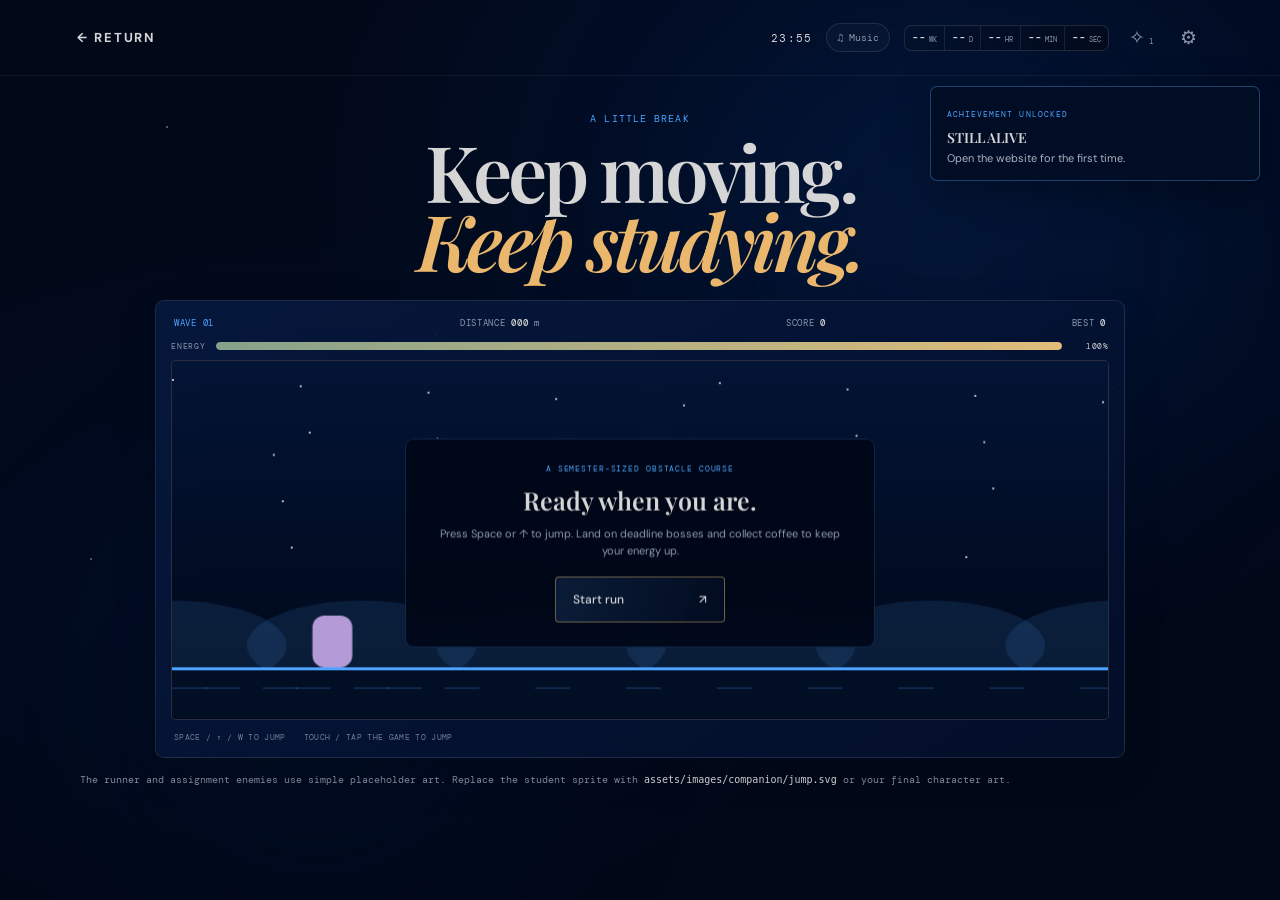
==== gaming.html @ 5c8588f4 "Add files via upload" ====
<!doctype html>
<html lang="en">
<head>
  <meta charset="utf-8"><meta name="viewport" content="width=device-width,initial-scale=1"><meta name="theme-color" content="#010818">
  <meta name="description" content="A side-scrolling rush through student deadlines."><title>DeadRush</title>
  <link rel="stylesheet" href="css/style.css">
  <style>
    .deadline-topbar{display:flex;align-items:center;gap:0;border:1px solid rgba(213,213,213,.14);border-radius:7px;background:linear-gradient(140deg,rgba(4,18,46,.85),rgba(2,10,26,.92));font:10px 'DM Mono',monospace;font-variant-numeric:tabular-nums}
    .deadline-topbar .countdown-unit{display:flex;align-items:baseline;gap:3px;padding:5px 7px;border-right:1px solid rgba(213,213,213,.1);white-space:nowrap}
    .deadline-topbar .countdown-unit:last-child{border:0}
    .deadline-topbar strong{color:#d5d5d5;font-size:11px;font-weight:500}.deadline-topbar span{color:#8c98ac;font-size:7px;text-transform:uppercase}
    @media(max-width:760px){.game-body .topbar{padding:0 10px}.game-body .top-actions{gap:5px}.game-body .top-actions>.clock,.game-body .top-actions>.music-shortcut{display:none}.deadline-topbar .countdown-unit{gap:2px;padding:4px 4px}.deadline-topbar strong{font-size:9px}.deadline-topbar span{font-size:6px}}
  </style>
</head>
<body class="game-body">
  <div class="sky" aria-hidden="true"><span></span><span></span><span></span><span></span><span></span><span></span></div>
  <header class="topbar site-header"><a class="wordmark" href="index.html" data-home-nav aria-label="Return to the hideout">← RETURN</a><div class="top-actions"><time class="clock" id="clock">--:--</time><button class="music-shortcut" id="music-settings-button" aria-label="Add or control music">♫ <span>Music</span></button><div class="deadline-topbar deadline-countdown" aria-label="Time remaining to deadline"><div class="countdown-unit"><strong data-countdown="weeks">--</strong><span>wk</span></div><div class="countdown-unit"><strong data-countdown="days">--</strong><span>d</span></div><div class="countdown-unit"><strong data-countdown="hours">--</strong><span>hr</span></div><div class="countdown-unit"><strong data-countdown="minutes">--</strong><span>min</span></div><div class="countdown-unit"><strong data-countdown="seconds">--</strong><span>sec</span></div></div><button class="icon-button" id="achievements-button" aria-label="View achievements" title="Achievements">✧<span class="achievement-count" id="achievement-count">0</span></button><button class="icon-button" id="settings-button" aria-label="Open settings" title="Settings">⚙</button></div></header>
  <main class="rush-page">
    <div class="rush-heading"><p class="eyebrow">A LITTLE BREAK</p><h1>Keep moving.<br><em>Keep studying.</em></h1></div>
    <section class="rush-cabinet panel"><div class="rush-hud"><span id="rush-wave">WAVE 01</span><span>DISTANCE <b id="rush-distance">000</b> m</span><span>SCORE <b id="rush-score">0</b></span><span>BEST <b id="rush-best">0</b></span></div><div class="rush-energy"><span>ENERGY</span><div class="meter"><span id="rush-energy-bar"></span></div><b id="rush-energy-text">100%</b></div><canvas id="rush-canvas" aria-label="Deadline Rush game area. Press Space or Arrow Up to jump."></canvas><div id="rush-overlay" class="rush-overlay"><p class="eyebrow">A SEMESTER-SIZED OBSTACLE COURSE</p><h2>Ready when you are.</h2><p>Press Space or ↑ to jump. Land on deadline bosses and collect coffee to keep your energy up.</p><button id="rush-start" class="primary-button">Start run <span aria-hidden="true">↗</span></button></div><div class="rush-controls"><span>SPACE / ↑ / W TO JUMP</span><span>TOUCH / TAP THE GAME TO JUMP</span></div></section>
    <section id="secret-unlock" class="secret-unlock" hidden><p class="eyebrow">10,000 METRES. 10,000 POINTS.</p><p>You found something the owner want to hide. Want to unlock?</p><button id="secret-unlock-button" class="secondary-button">Ask about the easter eggs</button></section>
    <p class="placeholder-note">The runner and assignment enemies use simple placeholder art. Replace the student sprite with <code>assets/images/companion/jump.svg</code> or your final character art.</p>
  </main>
  <div id="shared-tools"></div>
  <script src="js/quotes.js"></script><script src="js/storage.js"></script><script src="js/site.js"></script><script src="js/audio.js"></script><script src="js/achievements.js"></script><script src="js/runner.js"></script>
</body>
</html>
---- css/style.css ----
@import url('https://fonts.googleapis.com/css2?family=DM+Mono:wght@400;500&family=DM+Sans:wght@400;500;600;700&family=Playfair+Display:ital,wght@0,600;0,700;1,600;1,700&display=swap');
:root{color-scheme:dark;--bg:#010818;--panel:#020e24;--line:rgba(213,213,213,.12);--text:#d5d5d5;--muted:#8c98ac;--violet:#4da3ff;--amber:#eab76c;--mono:'DM Mono',monospace;--sans:'DM Sans',sans-serif;--serif:'Playfair Display',Georgia,serif}*{box-sizing:border-box}html{scroll-behavior:smooth}body{margin:0;min-height:100vh;background:radial-gradient(ellipse at 73% 20%,#031435 0,transparent 48%),radial-gradient(ellipse at 23% 65%,#020d24 0,transparent 45%),var(--bg);color:var(--text);font-family:var(--sans);overflow-x:hidden}.sky{position:fixed;inset:0;pointer-events:none;overflow:hidden;z-index:-1}.sky:before,.sky:after{content:"";position:absolute;border-radius:50%;filter:blur(100px);opacity:.12}.sky:before{width:460px;height:460px;background:#041a40;opacity:.28;top:3%;right:8%}.sky:after{width:380px;height:380px;background:#020f28;opacity:.35;bottom:0;left:10%}.sky span{position:absolute;width:2px;height:2px;background:#d5d5d5;border-radius:50%;opacity:.5;animation:twinkle 4s ease-in-out infinite alternate}.sky span:nth-child(1){top:14%;left:13%}.sky span:nth-child(2){top:27%;left:52%;animation-delay:1s}.sky span:nth-child(3){top:10%;right:25%;animation-delay:2s}.sky span:nth-child(4){top:43%;right:13%;animation-delay:.4s}.sky span:nth-child(5){top:62%;left:7%;animation-delay:1.7s}.sky span:nth-child(6){top:37%;left:34%;animation-delay:2.6s}@keyframes twinkle{to{opacity:.14;transform:scale(.7)}}.topbar{height:76px;padding:0 clamp(22px,6vw,100px);display:flex;align-items:center;justify-content:space-between;border-bottom:1px solid rgba(255,255,255,.055)}.wordmark{color:var(--text);text-decoration:none;font-size:13px;letter-spacing:.15em;font-weight:700}.wordmark span{color:var(--amber)}.top-actions{display:flex;align-items:center;gap:22px}.clock,.tiny-label,.eyebrow,.card-index,footer,.moon-caption{font-family:var(--mono);font-size:10px;letter-spacing:.11em;color:var(--muted)}.clock{font-size:11px;color:#d5d5d5}.icon-button,.refresh{background:none;border:0;color:var(--muted);cursor:pointer;font-size:19px;transition:.2s ease}.icon-button:hover,.refresh:hover{color:var(--text)}.screen{display:none;min-height:calc(100vh - 76px);position:relative}.screen.active{display:block}.home-screen{padding:clamp(40px,7vw,94px) clamp(22px,10.5vw,170px) 32px}.hero-copy{max-width:600px;position:relative;z-index:1}.eyebrow{margin:0 0 22px;color:#4da3ff}.live-dot{display:inline-block;width:6px;height:6px;background:#9dc59f;border-radius:50%;margin-right:8px;box-shadow:0 0 10px #9dc59f}h1{font-family:var(--serif);font-size:clamp(64px,9vw,116px);line-height:.88;letter-spacing:-.055em;margin:0 0 25px;font-weight:600}h1 em{color:var(--amber);font-weight:600}.subtitle{color:#8c98ac;font-size:15px;line-height:1.8;margin:0 0 29px}.comfort-card{display:flex;align-items:center;gap:13px;border-left:1px solid rgba(234,183,108,.6);padding:4px 0 4px 17px;max-width:420px;margin-bottom:26px}.comfort-card p{font-family:var(--serif);font-size:15px;font-style:italic;color:#d5d5d5;margin:0;flex:1}.quote-mark{font-family:var(--serif);font-size:34px;color:#4da3ff;line-height:.5}.refresh{font-size:19px}.primary-button,.secondary-button{border:1px solid rgba(234,183,108,.45);background:linear-gradient(110deg,rgba(77,163,255,.14),rgba(2,14,36,.7));color:var(--text);border-radius:4px;padding:14px 17px;min-width:207px;display:flex;justify-content:space-between;gap:24px;align-items:center;font:500 12px var(--sans);cursor:pointer;transition:.2s ease}

a.primary-button,a.secondary-button{text-decoration:none;color:var(--text)}

.primary-button:hover,.secondary-button:hover{background:rgba(234,183,108,.2);transform:translateY(-2px)}

.primary-button:focus-visible,.secondary-button:focus-visible,.icon-button:focus-visible,.text-button:focus-visible,.music-shortcut:focus-visible,.void-control:focus-visible,.chill-return:focus-visible{outline:2px solid var(--amber);outline-offset:3px}.home-side{position:absolute;right:clamp(8%,15vw,240px);top:100px;text-align:center}.moon{width:240px;height:240px;position:relative;display:grid;place-items:center}.moon-glow{position:absolute;inset:12px;border-radius:50%;background:#1a4580;filter:blur(52px);opacity:.25}.moon-disc{width:154px;height:154px;border-radius:50%;background:radial-gradient(circle at 32% 30%,#f0f4f8,#a8bdd4 50%,#304769 100%);box-shadow:0 0 60px rgba(77,163,255,.2),inset -17px -16px 30px rgba(35,37,58,.34);position:relative}.moon-disc:after{content:"";position:absolute;width:145px;height:145px;border-radius:50%;left:14px;top:-7px;background:#010818;opacity:.72;mix-blend-mode:multiply;filter:blur(1px)}.moon-caption{line-height:1.7;margin-top:-4px;color:#8c98ac}.activity-section{margin-top:clamp(64px,9vw,116px)}.section-heading{display:flex;justify-content:space-between;align-items:end;margin-bottom:17px}.section-heading .eyebrow{margin-bottom:8px}.section-heading h2,.settings-dialog h2{font-family:var(--serif);font-weight:600;margin:0;font-size:26px}.tiny-label{font-size:9px;padding-bottom:4px}.activity-grid{display:grid;grid-template-columns:repeat(2,minmax(0,1fr));gap:13px}.activity-card{position:relative;min-height:174px;text-align:left;border:1px solid var(--line);border-radius:7px;padding:17px 19px;background:linear-gradient(140deg,rgba(4,18,46,.85),rgba(2,10,26,.88));color:var(--text);cursor:pointer;display:flex;flex-direction:column;align-items:flex-start;transition:.22s ease;overflow:hidden}.activity-card:before{content:"";position:absolute;width:120px;height:120px;right:-45px;top:-50px;border-radius:50%;filter:blur(35px);opacity:.28;transition:.3s}.void-card:before{background:#1d529c}.boss-card:before{background:#a86671}.activity-card:hover{transform:translateY(-4px);border-color:rgba(77,163,255,.3);background-color:#1d2232}.activity-card:hover:before{opacity:.55}.card-index{font-size:9px;position:relative}.card-icon{font-size:19px;color:var(--amber);margin:10px 0 4px}.activity-card strong{font-size:15px;font-weight:600}.card-copy{color:var(--muted);font-size:11px;line-height:1.5;margin-top:6px;max-width:225px}.card-arrow{position:absolute;right:17px;bottom:15px;color:#4da3ff}footer{display:flex;justify-content:space-between;margin-top:29px;font-size:8px;letter-spacing:.07em;color:#777e91}.status-pill{position:fixed;right:20px;bottom:19px;display:flex;align-items:center;gap:10px;padding:10px 13px;border:1px solid var(--line);border-radius:30px;background:rgba(2,14,36,.9);backdrop-filter:blur(12px);font:10px var(--mono);color:#8c98ac}.status-pill b{color:#d5d5d5;font-weight:500;margin-left:3px}.status-orb{width:7px;height:7px;border-radius:50%;background:#9bc69f;box-shadow:0 0 9px #9bc69f}.divider{height:13px;border-left:1px solid var(--line)}.activity-screen{padding:26px clamp(22px,7vw,110px)}.back-link{background:none;border:0;color:var(--muted);font:11px var(--mono);cursor:pointer;padding:10px 0}.back-link:hover{color:var(--text)}.activity-placeholder{min-height:70vh;display:flex;flex-direction:column;align-items:center;justify-content:center;text-align:center}.activity-placeholder h1{font-size:clamp(48px,8vw,88px)}.activity-placeholder p:not(.eyebrow){color:var(--muted);font-size:14px;max-width:420px;line-height:1.7}.activity-placeholder .eyebrow{margin-bottom:18px}.secondary-button{min-width:150px;justify-content:center;margin-top:18px}.settings-dialog{width:min(440px,calc(100% - 32px));padding:28px;border:1px solid var(--line);border-radius:9px;background:#020e24;color:var(--text);box-shadow:0 20px 80px #0009}.settings-dialog::backdrop{background:#010a20cc;backdrop-filter:blur(5px)}.settings-dialog h2{font-size:32px;margin-bottom:10px}.settings-dialog p:not(.eyebrow){color:var(--muted);font-size:13px}.settings-dialog .eyebrow{margin-bottom:10px}.dialog-close{position:absolute;top:18px;right:20px;background:none;border:0;color:var(--muted);font-size:24px;cursor:pointer}.setting-row{margin-top:24px;padding-top:18px;border-top:1px solid var(--line);display:flex;align-items:center;justify-content:space-between;gap:12px;font-size:13px}.setting-row small{display:block;color:var(--muted);font-size:10px;margin-top:5px}.setting-row .secondary-button{margin:0;min-width:110px;padding:10px;font-size:10px}.setting-row button:disabled{opacity:.65;cursor:not-allowed}
@media(max-width:800px){.home-screen{padding-top:60px}.home-side{right:4%;top:68px;opacity:.72;transform:scale(.78);transform-origin:top right}.hero-copy{max-width:490px}.home-side+.activity-section{margin-top:78px}.activity-grid{grid-template-columns:1fr}.activity-card{min-height:140px}.activity-section{margin-top:70px}.activity-card .card-icon{margin-top:7px}.status-pill{right:12px;bottom:12px}.home-screen{padding-bottom:76px}}
@media(max-width:540px){.topbar{height:62px;padding:0 20px}.screen{min-height:calc(100vh - 62px)}.home-screen{padding:46px 21px 80px}.home-side{position:relative;inset:auto;transform:scale(.55);transform-origin:top left;height:130px;width:200px;margin-left:auto;margin-top:-125px;opacity:.38}.hero-copy h1{font-size:69px}.subtitle{font-size:14px}.desktop-only{display:none}.activity-section{margin-top:48px}.section-heading{align-items:start}.tiny-label{max-width:90px;text-align:right;line-height:1.5}.activity-card{min-height:136px}footer{flex-direction:column;gap:7px}.status-pill{font-size:9px}.activity-placeholder{min-height:72vh}.activity-placeholder h1{font-size:48px}}
@media(prefers-reduced-motion:reduce){*,*::before,*::after{scroll-behavior:auto!important;animation-duration:.01ms!important;animation-iteration-count:1!important;transition-duration:.01ms!important}}
:root[data-theme="day"]{color-scheme:light;--bg:#e8e8ed;--panel:#f5f3ef;--line:rgba(52,60,82,.16);--text:#252738;--muted:#656b7c;--violet:#2563eb;--amber:#a66a2c}
:root[data-theme="day"] body{background:radial-gradient(ellipse at 73% 20%,#d6d8ec 0,transparent 40%),radial-gradient(ellipse at 23% 65%,#e2e5ef 0,transparent 40%),var(--bg)}
:root[data-theme="day"] .sky:before{background:#f0be70;opacity:.24}:root[data-theme="day"] .sky:after{background:#849ccd;opacity:.19}:root[data-theme="day"] .sky span{background:#86739c;opacity:.3}
:root[data-theme="day"] .moon-disc{background:radial-gradient(circle at 32% 30%,#fff5d4,#e9bf7d 60%,#d39458 100%);box-shadow:0 0 65px rgba(242,190,112,.38),inset -8px -10px 20px rgba(114,80,92,.14)}
:root[data-theme="day"] .moon-disc:after{display:none}:root[data-theme="day"] .moon-glow{background:#ffdc9a;opacity:.24}
:root[data-theme="day"] .activity-card{background:linear-gradient(140deg,rgba(255,255,255,.82),rgba(241,239,235,.88));box-shadow:0 8px 25px rgba(58,62,86,.06)}
:root[data-theme="day"] .activity-card:hover{background:#fff}:root[data-theme="day"] .status-pill{background:rgba(250,249,247,.9);color:#555d70}
:root[data-theme="day"] .settings-dialog{background:#f7f5f1;color:var(--text)}:root[data-theme="day"] .settings-dialog::backdrop{background:#24263d80}
:root[data-theme="day"] .comfort-card p{color:#565366}:root[data-theme="day"] .primary-button,:root[data-theme="day"] .secondary-button{color:#343142}
.settings-section{margin-top:22px;padding-top:18px;border-top:1px solid var(--line)}.settings-section h3{font-size:12px;letter-spacing:.04em;margin:0 0 13px}.toggle-row{position:relative;display:flex;align-items:center;justify-content:space-between;gap:12px;font-size:13px;cursor:pointer}.toggle-row small{display:block;color:var(--muted);font-size:10px;margin-top:5px}.toggle-row input{position:absolute;right:0;width:38px;height:22px;opacity:0;cursor:pointer}.switch{width:38px;height:22px;flex:none;border-radius:20px;background:#3c4050;transition:.2s;position:relative}.switch:after{content:"";width:16px;height:16px;position:absolute;left:3px;top:3px;background:#d5d5d5;border-radius:50%;transition:.2s}.toggle-row input:checked+.switch{background:#8875b8}.toggle-row input:checked+.switch:after{transform:translateX(16px)}.toggle-row input:focus-visible+.switch{outline:2px solid var(--amber);outline-offset:3px}.setting-row select{background:var(--panel);color:var(--text);border:1px solid var(--line);padding:9px 11px;border-radius:5px}.settings-section[hidden]{display:none}.quote-settings>p{font-size:11px!important;line-height:1.5;margin:0 0 10px}.quote-settings textarea{resize:vertical;width:100%;background:rgba(7,10,18,.25);color:var(--text);border:1px solid var(--line);border-radius:5px;padding:11px;font:12px/1.65 var(--sans)}:root[data-theme="day"] .quote-settings textarea{background:#fff}.quote-actions{display:flex;align-items:center;gap:12px;margin-top:9px}.quote-actions .secondary-button{margin:0;min-width:120px;padding:10px}.text-button{background:none;border:0;color:var(--muted);font:11px var(--sans);cursor:pointer}.text-button:hover{color:var(--text)}.quote-settings .quote-status{min-height:15px;margin-top:7px;color:var(--violet)}.sr-only{position:absolute;width:1px;height:1px;padding:0;margin:-1px;overflow:hidden;clip:rect(0,0,0,0);white-space:nowrap;border:0}
.settings-dialog{max-height:88vh;overflow:auto}
#manual-theme-row[hidden]{display:none}
.music-settings input{width:100%;padding:11px;border:1px solid var(--line);border-radius:5px;background:rgba(7,10,18,.25);color:var(--text);font:11px var(--mono)}:root[data-theme="day"] .music-settings input{background:#fff}.music-settings .quote-status{min-height:15px;margin-top:7px;color:var(--violet)}.music-player-panel{position:fixed;z-index:20;left:20px;bottom:18px;width:min(300px,calc(100vw - 28px));padding:10px;border:1px solid rgba(190,198,230,.2);border-radius:8px;background:rgba(2,14,36,.95);box-shadow:0 12px 40px rgba(0,0,0,.35);backdrop-filter:blur(14px)}.music-player-panel[hidden]{display:none}.music-player-heading{display:flex;justify-content:space-between;align-items:center;height:22px;padding:0 2px 7px;color:#7ea5d9;font:9px var(--mono);letter-spacing:.1em}.music-player-heading button{border:0;background:none;color:#a8aabc;font-size:19px;line-height:1;cursor:pointer}.music-player-heading button:hover{color:#fff}#music-player iframe{width:100%;aspect-ratio:16/9;height:auto;border:0;border-radius:4px;display:block}:root[data-theme="day"] .music-player-panel{background:rgba(37,42,59,.95)}
.void-screen{height:calc(100vh - 76px);min-height:570px;overflow:hidden;background:#010818;color:#d5d5d5}.void-screen.active{display:block}#void-canvas{position:absolute;inset:0;width:100%;height:100%;touch-action:pan-y}.void-header{position:absolute;top:24px;left:clamp(22px,7vw,110px);pointer-events:none}.void-header .back-link{pointer-events:auto}.void-header .eyebrow{margin:43px 0 15px}.void-header h1{font-size:clamp(54px,8vw,88px);margin-bottom:15px}.void-subtitle{color:#a8aabc;font-size:13px;letter-spacing:.02em}.void-message{position:absolute;left:50%;top:48%;transform:translate(-50%,-50%);width:min(80%,450px);text-align:center;font:italic 19px/1.6 var(--serif);color:#d5d5d5;text-shadow:0 0 24px rgba(77,163,255,.25);pointer-events:none}.void-controls{position:absolute;left:clamp(22px,7vw,110px);right:clamp(22px,7vw,110px);bottom:24px;display:flex;align-items:center;gap:10px;padding:12px;border:1px solid rgba(190,198,230,.15);border-radius:7px;background:rgba(16,19,29,.72);backdrop-filter:blur(12px);font:10px var(--mono);color:#8c98ac}.mode-select{display:flex;align-items:center;gap:9px}.mode-select select{background:#202336;color:#e9e6ef;border:1px solid rgba(190,198,230,.2);border-radius:4px;padding:8px 10px;font:10px var(--mono)}.void-control{display:flex;align-items:center;gap:7px;border:1px solid rgba(190,198,230,.15);border-radius:4px;background:rgba(255,255,255,.03);color:#d5d5d5;padding:8px 11px;font:10px var(--mono);cursor:pointer}.void-control:hover,.void-control[aria-pressed="true"]{border-color:rgba(77,163,255,.55);color:#d5d5d5;background:rgba(77,163,255,.1)}.void-time{margin-left:auto;color:#979bad}.void-screen .back-link{color:#b0b3c1}
:root:not([data-theme="day"]) .void-card{background:linear-gradient(132deg,rgba(4,20,50,.88),rgba(1,8,24,.92));border-color:rgba(77,163,255,.25)}:root:not([data-theme="day"]) .void-card:before{width:145px;height:145px;right:-42px;top:0;background:radial-gradient(circle,rgba(77,163,255,.35),rgba(12,43,99,.15) 45%,transparent 72%);filter:none;opacity:.7}:root:not([data-theme="day"]) .void-card:after{content:"✦";position:absolute;right:31px;top:35px;color:rgba(213,213,213,.85);font-size:24px;text-shadow:0 0 24px rgba(77,163,255,.7);transition:.3s}:root:not([data-theme="day"]) .void-card:hover:after{transform:rotate(35deg) scale(1.16);color:#d5d5d5}:root:not([data-theme="day"]) .void-card .card-icon{color:#4da3ff}
:root[data-theme="day"] .void-card{background:linear-gradient(135deg,#f4f0eb,#eceaf0);border-color:rgba(120,99,167,.2)}:root[data-theme="day"] .void-card:before{background:radial-gradient(circle,rgba(193,170,225,.52),rgba(210,190,226,.1) 48%,transparent 72%);filter:none;opacity:.75}:root[data-theme="day"] .void-card:after{content:"✦";position:absolute;right:31px;top:35px;color:#9582b4;font-size:24px;text-shadow:0 0 22px rgba(187,160,223,.7);transition:.3s}:root[data-theme="day"] .void-card:hover:after{transform:rotate(35deg) scale(1.16)}
:root[data-theme="day"] .void-screen{background:#182033;color:#f0eee9}:root[data-theme="day"] .void-screen .void-controls{background:rgba(20,25,40,.78)}:root[data-theme="day"] .void-screen .void-header h1 em{color:#eab76c}
@media(max-width:540px){.void-screen{height:calc(100dvh - 62px);min-height:530px}.void-header{top:14px}.void-header .eyebrow{margin-top:35px}.void-header h1{font-size:58px}.void-subtitle{font-size:12px}.void-message{font-size:17px;top:47%}.void-controls{left:13px;right:13px;bottom:13px;padding:9px;gap:6px;flex-wrap:wrap}.void-control{padding:8px}.void-control span{font-size:9px}.mode-select{font-size:9px}.mode-select select{padding:7px}.void-time{margin-left:auto;font-size:9px}.music-player-panel{left:10px;bottom:12px;width:min(250px,calc(100vw - 20px));padding:8px}}
.panel{border:1px solid var(--line);border-radius:9px;background:linear-gradient(145deg,rgba(6,25,64,.88),rgba(3,15,42,.94));box-shadow:0 16px 45px rgba(0,0,0,.1)}:root[data-theme="day"] .panel{background:linear-gradient(145deg,rgba(255,255,255,.88),rgba(240,239,240,.94))}
.meter{height:8px;background:rgba(130,136,162,.17);border-radius:9px;overflow:hidden;margin-top:9px}.meter>span{display:block;height:100%;width:50%;background:linear-gradient(90deg,#4da3ff,#eab76c);border-radius:9px;transition:width .3s}
:root[data-theme="starlit"]{--bg:#0b1020;--panel:#151c32;--line:rgba(174,190,255,.18);--text:#eef0ff;--muted:#a0a9c3;--violet:#86a8eb;--amber:#ebc27e}:root[data-theme="starlit"] body{background:radial-gradient(ellipse at 73% 20%,#29385c 0,transparent 43%),radial-gradient(ellipse at 23% 65%,#202c4b 0,transparent 42%),#0b1020}:root[data-theme="starlit"] .sky:before{background:#769aff;opacity:.23}:root[data-theme="starlit"] .sky:after{background:#b08add;opacity:.18}:root[data-theme="starlit"] .moon-disc{background:radial-gradient(circle at 32% 30%,#e0eeff,#a4bce7 55%,#566f9e);box-shadow:0 0 70px rgba(130,164,235,.38)}
.rain-controls{display:flex;align-items:center;gap:10px;flex-wrap:wrap}.rain-controls .secondary-button{min-width:110px;margin:0;padding:10px}.rain-controls label,.rain-controls span{font:10px var(--mono);color:var(--muted)}.rain-controls input[type="range"]{width:min(160px,35vw);accent-color:#a991df}.rain-settings .quote-status{min-height:15px;margin:8px 0 0;color:var(--violet)}
.settings-section .quote-status{min-height:15px;margin:8px 0 0;color:var(--violet)}
.site-header{gap:clamp(18px,4vw,52px)}.site-header .top-actions{gap:14px;margin-left:auto}.achievement-count{font:8px var(--mono);margin-left:4px}.home-main{max-width:1160px;margin:auto;padding:clamp(38px,7vh,76px) clamp(22px,6vw,90px) 28px}.home-hero{min-height:380px;display:flex;align-items:flex-start;justify-content:space-between;position:relative}.home-hero .hero-copy{position:relative;z-index:1}.home-hero h1{font-size:clamp(65px,8.5vw,108px)}.home-side{position:relative;top:0;right:0;margin:10px 8% 0 0}.home-main .activity-section{margin-top:15px}.home-main .activity-grid{grid-template-columns:repeat(2,minmax(0,1fr))}.activity-card{display:flex;text-decoration:none}.home-footer{display:flex;justify-content:space-between;margin-top:28px;color:#777e91;font:8px var(--mono);letter-spacing:.07em}.void-star{position:absolute;right:31px;top:35px;color:#d5d5d5;font-size:24px;text-shadow:0 0 24px rgba(77,163,255,.7)}
.companion-page,.rush-page{width:min(1120px,calc(100% - 44px));margin:0 auto;padding:36px 0 46px}.companion-intro{text-align:center;margin:0 auto 26px}.companion-intro .eyebrow,.rush-heading .eyebrow{margin-bottom:12px}.companion-intro h1,.rush-heading h1{font-size:clamp(48px,7vw,78px);margin-bottom:13px}.companion-intro h1 em,.rush-heading h1 em{color:var(--amber)}.companion-intro>p:last-child,.rush-heading>p:last-child{margin:0;color:var(--muted);font-size:13px;line-height:1.6}.companion-world{position:relative;height:clamp(390px,52vh,500px);overflow:hidden;border:1px solid rgba(190,198,230,.16);border-radius:10px;background:linear-gradient(160deg,#031435,#010818 56%,#04173d);box-shadow:inset 0 -70px 100px rgba(5,7,14,.24)}.companion-world #void-canvas{z-index:0}.world-stars{position:absolute;inset:0;z-index:1;pointer-events:none;color:#d5d5d5}.world-stars i{position:absolute;font-style:normal;opacity:.65}.world-stars i:nth-child(1){top:20%;left:17%}.world-stars i:nth-child(2){top:28%;left:63%}.world-stars i:nth-child(3){top:17%;right:18%}.world-stars i:nth-child(4){top:49%;left:33%}.world-stars i:nth-child(5){top:34%;right:32%}.world-stars i:nth-child(6){top:57%;right:12%}.world-moon{position:absolute;z-index:1;right:12%;top:13%;width:94px;height:94px;border-radius:50%;background:radial-gradient(circle at 35% 30%,#f0f4f8,#a8bdd4 65%,#3a557a);box-shadow:0 0 55px rgba(77,163,255,.2)}.companion-bubble{position:absolute;z-index:3;top:16%;left:50%;transform:translateX(-50%);max-width:min(520px,82%);padding:12px 18px;border:1px solid rgba(77,163,255,.16);border-radius:18px;background:rgba(22,25,40,.66);color:#d5d5d5;text-align:center;font:italic 15px/1.5 var(--serif);backdrop-filter:blur(8px)}.companion-ground{position:absolute;z-index:1;bottom:0;left:0;right:0;height:24%;background:linear-gradient(180deg,rgba(67,66,90,.14),rgba(26,30,45,.82));border-top:1px solid rgba(77,163,255,.1)}.companion-ground:before{content:"";position:absolute;top:17px;left:0;right:0;border-top:1px dashed rgba(77,163,255,.1)}.companion-creature{position:absolute;z-index:4;left:48%;bottom:38px;width:160px;height:174px;padding:0;border:0;background:transparent;cursor:pointer;transform:translateX(-50%);transition:left 3s cubic-bezier(.2,.6,.3,1),filter .2s}.companion-creature img{width:100%;height:100%;object-fit:contain;filter:drop-shadow(0 8px 12px rgba(0,0,0,.3));transition:transform .25s}.companion-creature:hover img{transform:scale(1.05)}.companion-creature[data-look="moon"] img{filter:hue-rotate(65deg) saturate(.72) drop-shadow(0 8px 12px #0005)}.companion-creature[data-look="honey"] img{filter:hue-rotate(-35deg) saturate(1.12) drop-shadow(0 8px 12px #0005)}.companion-creature[data-look="rose"] img{filter:hue-rotate(290deg) saturate(.85) drop-shadow(0 8px 12px #0005)}.companion-creature[data-motion="jumping"] img{animation:petHop .9s ease}.companion-creature[data-motion="sleeping"] img{transform:rotate(-9deg) scale(.94)}.companion-creature[data-motion="stretching"] img{transform:scaleY(1.08)}.companion-creature[data-motion="eating"] img{animation:petNibble .26s ease-in-out 6 alternate}.companion-shadow{position:absolute;left:31px;right:31px;bottom:4px;height:12px;border-radius:50%;background:#080b15;opacity:.4;filter:blur(7px);pointer-events:none}.sleep-z{position:absolute;right:13px;top:1px;color:#93c5fd;font:italic 15px var(--serif);animation:sleepFloat 1.5s ease-in-out infinite alternate}.sleep-z[hidden]{display:none}@keyframes petHop{50%{transform:translateY(-28px) rotate(-6deg)}100%{transform:translateY(0)}}@keyframes petNibble{to{transform:rotate(5deg) scale(.96)}}@keyframes sleepFloat{to{transform:translateY(-9px);opacity:.45}}.world-caption{position:absolute;z-index:3;bottom:17px;left:20px;right:20px;display:flex;justify-content:space-between;color:#a3a4b7;font:9px var(--mono);letter-spacing:.1em}.ambient-controls{display:flex;align-items:center;gap:10px;margin-top:12px}.ambient-controls label{display:flex;align-items:center;gap:8px;color:var(--muted);font:9px var(--mono)}.ambient-controls select{background:#202336;color:#e9e6ef;border:1px solid var(--line);border-radius:4px;padding:8px 10px;font:10px var(--mono)}.companion-panel{margin-top:16px;padding:17px 20px;border:1px solid var(--line);border-radius:8px;background:rgba(23,27,40,.74)}.companion-actions{display:flex;align-items:center;gap:10px;flex-wrap:wrap}.companion-actions .secondary-button{margin:0;min-width:130px;justify-content:center;padding:11px}.companion-actions .text-button{margin-left:auto}.companion-details{display:grid;grid-template-columns:1fr 1fr;gap:30px;margin-top:18px;padding-top:17px;border-top:1px solid var(--line)}.detail-heading{display:flex;justify-content:space-between;font:9px var(--mono);color:var(--muted);letter-spacing:.1em}.detail-heading b{color:var(--text);font-weight:400}.appearance-picker{display:grid;grid-template-columns:auto 1fr;align-items:center;gap:5px 12px}.appearance-picker label{grid-row:span 2;font:9px var(--mono);color:var(--muted);letter-spacing:.1em}.appearance-picker select{background:rgba(255,255,255,.04);color:var(--text);border:1px solid var(--line);border-radius:4px;padding:8px;font:10px var(--sans)}.appearance-picker small{color:var(--muted);font-size:9px}.placeholder-note{margin:14px 0 0;color:#858b9d;font:10px/1.6 var(--mono)}.placeholder-note code{color:#d5d5d5}
.rush-page{max-width:1120px}.rush-heading{text-align:center;margin-bottom:26px}.rush-cabinet{max-width:970px;margin:0 auto;padding:15px;position:relative;overflow:hidden}.rush-hud{display:flex;justify-content:space-between;gap:10px;padding:1px 3px 12px;color:var(--muted);font:9px var(--mono);letter-spacing:.08em}.rush-hud span:first-child{color:#4da3ff}.rush-hud b{color:var(--text);font-weight:500}.rush-energy{display:flex;align-items:center;gap:10px;color:var(--muted);font:8px var(--mono);letter-spacing:.1em;margin-bottom:9px}.rush-energy .meter{flex:1;margin:0}.rush-energy .meter>span{background:linear-gradient(90deg,#86a28b,#e0bd79)}.rush-energy>b{min-width:37px;text-align:right;color:var(--text);font-weight:400}.rush-cabinet canvas{display:block;width:100%;height:clamp(245px,36vw,360px);border:1px solid rgba(193,190,222,.12);border-radius:5px;background:#171a29;touch-action:manipulation}.rush-overlay{position:absolute;left:50%;top:53%;transform:translate(-50%,-50%);width:min(470px,86%);padding:24px;border:1px solid rgba(77,163,255,.2);border-radius:9px;background:rgba(1,8,24,.95);text-align:center;backdrop-filter:blur(10px);color:var(--text)}.rush-overlay[hidden]{display:none}.rush-overlay .eyebrow{font-size:8px;margin:0 0 10px}.rush-overlay h2{font:600 25px var(--serif);margin:0 0 9px}.rush-overlay p:not(.eyebrow){color:var(--muted);font:11px/1.55 var(--sans);margin:0}.rush-overlay .primary-button{margin:17px auto 0;min-width:170px}.rush-controls{display:flex;align-items:center;gap:18px;padding:12px 3px 0;color:var(--muted);font:8px var(--mono);letter-spacing:.08em}.rush-controls .secondary-button{margin:0 0 0 auto;min-width:90px;padding:9px}.rush-controls .secondary-button{display:none}
.quote-row{display:grid;grid-template-columns:minmax(120px,1fr) 150px 28px;gap:8px;align-items:center;margin:8px 0}.quote-row input{min-width:0;padding:8px;border:1px solid var(--line);border-radius:4px;background:rgba(7,10,18,.22);color:var(--text);font:10px var(--sans)}.quote-row input[type="time"]{width:72px;font:9px var(--mono)}.quote-time-pair{display:flex;gap:5px}.quote-remove{width:28px;height:30px;background:none;border:1px solid transparent;border-radius:4px;color:var(--muted);font-size:16px;cursor:pointer}.quote-remove:hover{border-color:var(--line);color:#df989f}.quote-settings .quote-actions{justify-content:flex-start;flex-wrap:wrap}.quote-settings .quote-actions .secondary-button{margin:0;min-width:110px;padding:9px}.quote-settings .quote-actions .text-button{padding:7px}.quote-settings .quote-actions #add-quote{margin-right:auto}:root[data-theme="day"] .quote-row input{background:#fff}
:root[data-theme="day"] .companion-world{background:linear-gradient(160deg,#d5ddeb,#edf0ec 56%,#decfb5)}:root[data-theme="day"] .companion-bubble{background:rgba(250,249,246,.72);color:#454356}:root[data-theme="day"] .companion-panel{background:rgba(250,249,247,.82)}:root[data-theme="day"] .world-moon{background:radial-gradient(circle at 35% 30%,#fff6d7,#e7b673 72%);box-shadow:0 0 55px rgba(243,193,112,.35)}:root[data-theme="day"] .ambient-controls select,:root[data-theme="day"] .appearance-picker select{background:#f5f2ed;color:#353448}
@media(max-width:760px){.site-header{height:auto;min-height:65px;padding:11px 18px;flex-wrap:wrap;row-gap:8px}.site-header .top-actions{gap:9px;margin-left:auto}.home-main{padding-top:42px}.home-hero{min-height:340px}.home-side{margin-right:1%;transform:scale(.82);transform-origin:top right}.companion-page,.rush-page{width:calc(100% - 32px);padding-top:30px}.companion-details{gap:16px}.rush-controls .secondary-button{display:block}.rush-controls span:nth-child(2){display:none}.home-footer{gap:10px;flex-wrap:wrap}}
@media(max-width:540px){.topbar .wordmark{font-size:11px}.site-header .top-actions{gap:6px}.music-shortcut{padding:6px 8px}.home-main{padding:38px 20px 85px}.home-hero{min-height:380px}.home-hero h1{font-size:68px}.home-side{position:absolute;right:-25px;top:30px;margin:0;transform:scale(.63);opacity:.38}.home-main .activity-section{margin-top:8px}.home-main .activity-grid{grid-template-columns:1fr}.activity-card{min-height:150px}.home-footer{flex-direction:column;font-size:7px}.companion-page,.rush-page{width:calc(100% - 24px);padding-top:24px}.companion-intro h1,.rush-heading h1{font-size:49px}.companion-world{height:420px}.world-moon{right:8%;width:67px;height:67px}.companion-bubble{top:14%;font-size:13px}.companion-creature{width:138px;height:156px;bottom:39px}.world-caption{left:11px;right:11px;font-size:7px}.companion-actions .text-button{margin:3px 0 0}.companion-details{grid-template-columns:1fr;gap:15px}.ambient-controls{flex-wrap:wrap}.quote-row{grid-template-columns:1fr 76px 76px 25px;gap:4px}.quote-time-pair{display:contents}.quote-row input[type="time"]{width:76px}.rush-cabinet{padding:9px}.rush-hud{font-size:7px;gap:5px}.rush-cabinet canvas{height:270px}.rush-overlay{width:90%;padding:17px}.rush-overlay h2{font-size:21px}.rush-controls{gap:8px;font-size:7px}.rush-controls span:first-child{display:none}.achievement-toasts{right:10px;top:86px}}
@media(prefers-reduced-motion:reduce){.companion-creature{transition:none!important}.companion-creature img,.world-stars,.boss-art{animation:none!important}}
#activity-frame{display:block;width:100%;height:calc(100vh - 76px);border:0;background:var(--bg)}#activity-frame[hidden]{display:none}.embedded-page .site-header{display:none!important}.embedded-page .companion-page,.embedded-page .rush-page{padding-top:26px}.embedded-page{min-height:100vh}
@media(max-width:760px){#activity-frame{height:calc(100dvh - 110px)}}
.music-shortcut{display:flex;align-items:center;gap:6px;padding:7px 10px;border:1px solid var(--line);border-radius:20px;background:rgba(255,255,255,.025);color:var(--muted);font:10px var(--mono);cursor:pointer}.music-shortcut:hover{border-color:rgba(77,163,255,.45);color:var(--text)}:root[data-theme="day"] .music-shortcut{background:rgba(255,255,255,.5)}
.danger-button{color:#d6959b;font-size:11px}.danger-button:hover{color:#efb4ba}
/* Replaceable image slots: homepage = body/.sky, companion sky = #void-canvas in js/void.js, runner scenery = #rush-canvas / drawBackground() in js/runner.js. Put files in assets/images and update the matching selector or paint function. */
.achievement-toasts{position:fixed;z-index:40;top:86px;right:20px;display:grid;gap:9px;width:min(330px,calc(100vw - 32px));pointer-events:none}.toast{padding:14px 16px;border:1px solid rgba(77,163,255,.35);border-radius:7px;background:rgba(2,14,36,.96);box-shadow:0 12px 40px #0005;animation:toastIn .28s ease-out;color:#d5d5d5}.toast>span{font:8px var(--mono);letter-spacing:.13em;color:#4da3ff}.toast strong{display:block;margin-top:6px;font:600 14px var(--serif)}.toast p{margin:4px 0 0;color:#aeb0c0;font-size:11px;line-height:1.4}.toast.secret{border-color:rgba(234,183,108,.4)}.toast.secret>span{color:var(--amber)}.toast.leaving{animation:toastOut .4s ease-in forwards}@keyframes toastIn{from{opacity:0;transform:translateX(12px)}to{opacity:1;transform:translateX(0)}}@keyframes toastOut{to{opacity:0;transform:translateX(12px)}}.achievement-gallery{display:grid;gap:8px;margin-top:16px}.achievement-card{display:flex;align-items:flex-start;gap:12px;border:1px solid var(--line);border-radius:6px;padding:12px}.achievement-card.locked{opacity:.55}.achievement-badge{display:grid;place-items:center;flex:none;width:31px;height:31px;border:1px solid rgba(77,163,255,.35);border-radius:50%;color:#4da3ff}.achievement-card.unlocked .achievement-badge{background:rgba(77,163,255,.12);box-shadow:0 0 20px rgba(77,163,255,.15)}.achievement-card strong{font:600 11px var(--mono);letter-spacing:.03em}.achievement-card p{margin:4px 0;color:var(--muted);font-size:11px;line-height:1.45}.achievement-card small{color:#7ea5d9;font:9px var(--mono)}.achievements-dialog{max-height:85vh}
:root[data-theme="day"] .toast{background:rgba(249,247,243,.98);color:#343142}:root[data-theme="day"] .toast p{color:#666879}
.secret-ending-dialog{width:min(560px,calc(100% - 32px));border:1px solid rgba(234,183,108,.38);border-radius:12px;padding:clamp(28px,7vw,58px);text-align:center;color:var(--text);background:radial-gradient(ellipse at 50% 20%,rgba(77,163,255,.2),transparent 60%),#020e24;box-shadow:0 25px 100px #000a}.secret-ending-dialog::backdrop{background:rgba(5,7,14,.84);backdrop-filter:blur(8px)}.secret-ending-dialog .eyebrow{margin-bottom:18px}.secret-ending-dialog h2{font:600 clamp(38px,8vw,64px)/1.05 var(--serif);margin:0}.secret-ending-dialog h2 em{color:var(--amber)}.secret-ending-dialog p:not(.eyebrow){max-width:360px;margin:18px auto;color:var(--muted);font-size:13px;line-height:1.7}.secret-ending-dialog .primary-button{margin:24px auto 0}

/* Focused Chill layout and compact companion */
.chill-body{overflow:hidden}.chill-toolbar{position:fixed;z-index:15;top:18px;left:22px;right:22px;display:flex;align-items:center;justify-content:space-between;pointer-events:none}.chill-toolbar>*{pointer-events:auto}.chill-return{border:1px solid rgba(220,220,240,.18);border-radius:30px;background:rgba(17,20,31,.55);backdrop-filter:blur(12px);color:#e8e5ed;padding:10px 15px;font:10px var(--mono);cursor:pointer}.chill-toolbar .icon-button{border:1px solid rgba(220,220,240,.18);border-radius:50%;width:40px;height:40px;background:rgba(17,20,31,.55);backdrop-filter:blur(12px)}.chill-body .companion-page{position:static;width:100%;height:100dvh;margin:0;padding:0}.chill-body .companion-world{position:fixed;z-index:0;inset:0;width:100%;height:100dvh;border:0;border-radius:0;background:radial-gradient(ellipse at 50% 38%,#40425d 0,#252a40 36%,#121725 78%);box-shadow:none}.chill-body .companion-world #void-canvas{position:absolute;inset:0;width:100%;height:100%}.chill-body .world-moon{width:clamp(100px,18vw,190px);height:clamp(100px,18vw,190px);right:13%;top:9%;opacity:.82;box-shadow:0 0 100px rgba(77,163,255,.25)}.lofi-window{position:absolute;z-index:1;top:18%;left:9%;width:min(36vw,430px);height:min(38vh,270px);border:8px solid rgba(17,20,31,.72);border-radius:5px;background:linear-gradient(180deg,#333e59 0,#45475f 58%,#bf9d8d 59%,#5d4b59 100%);box-shadow:0 0 0 2px rgba(222,219,239,.13),0 18px 80px #090c1760;overflow:hidden;opacity:.72}.lofi-window>span{position:absolute;top:10px;left:13px;color:#ded9e8;font:8px var(--mono);letter-spacing:.14em}.lofi-window i{position:absolute;bottom:0;width:9px;background:#222436;height:55%;}.lofi-window i:nth-of-type(1){left:8%;height:58%}.lofi-window i:nth-of-type(2){left:20%;height:75%}.lofi-window i:nth-of-type(3){left:30%;height:45%}.lofi-window i:nth-of-type(4){left:72%;height:64%}.lofi-window i:nth-of-type(5){left:82%;height:82%}.lofi-window i:nth-of-type(6){left:94%;height:51%}.chill-body .companion-ground{height:18%;background:linear-gradient(180deg,transparent,rgba(19,23,36,.45));border:0}.chill-body .companion-ground:before{display:none}.chill-body .companion-creature{position:fixed;z-index:8;left:4%;bottom:16px;width:64px;height:72px;transition:left 4.8s linear,transform .25s;cursor:pointer}.chill-body .companion-creature img{filter:drop-shadow(0 3px 5px #0008)}.chill-body .companion-shadow{left:14px;right:14px;bottom:0;height:7px}.chill-body .companion-bubble{z-index:7;top:auto;bottom:clamp(95px,17vh,150px);left:50%;opacity:0;transition:opacity .5s;pointer-events:none}.chill-body .companion-bubble.visible{opacity:1}.chill-body .sleep-z{font-size:10px}.chill-body .companion-panel,.chill-body .companion-hint{display:none}.chill-body .world-caption{display:none}.chill-body .pet-hidden .companion-creature{display:none}.chill-body .settings-dialog .settings-section{display:none}.chill-body .settings-dialog .companion-settings,.chill-body .settings-dialog .music-settings{display:block}.chill-body .settings-dialog{max-height:86dvh}.settings-dialog .toggle-row{display:flex;align-items:center;justify-content:space-between;gap:20px;padding:13px 0;border-top:1px solid var(--line);font-size:12px}.settings-dialog .toggle-row input{position:absolute;opacity:0}.settings-dialog .toggle-row .switch{width:36px;height:20px;border-radius:20px;background:#34384b;flex:0 0 auto;position:relative}.settings-dialog .toggle-row .switch:after{content:"";position:absolute;left:3px;top:3px;width:14px;height:14px;border-radius:50%;background:#d5d5d5;transition:transform .2s}.settings-dialog .toggle-row input:checked+.switch{background:#2563eb}.settings-dialog .toggle-row input:checked+.switch:after{transform:translateX(16px)}.quote-row{grid-template-columns:minmax(130px,1fr) 78px 78px 76px 25px}.quote-row input[type=number]{width:76px;padding:8px 5px;border:1px solid var(--line);border-radius:4px;background:rgba(7,10,18,.25);color:var(--text);font:10px var(--mono)}.secret-unlock{max-width:970px;margin:18px auto;padding:16px 20px;border:1px solid rgba(77,163,255,.3);border-radius:8px;background:rgba(2,14,36,.85);text-align:center}.secret-unlock[hidden]{display:none}.secret-unlock p:not(.eyebrow){color:var(--muted);font-size:12px}.secret-unlock .eyebrow{margin:0;color:var(--amber)}.secret-unlock .secondary-button{margin:10px auto 0}

.pet-hidden .companion-creature{display:none!important}@media(max-width:540px){.quote-row{grid-template-columns:minmax(0,1fr) 62px 62px 64px 24px;gap:3px}.quote-row input[type=time],.quote-row input[type=number]{width:100%;font-size:9px}.lofi-window{left:5%;top:23%;width:55vw;height:30vh}.chill-toolbar{top:12px;left:12px;right:12px}}

.chill-body.embedded-page .settings-dialog .music-settings{display:none}.quote-row{grid-template-columns:minmax(130px,1fr) 145px 76px 25px}.quote-time-pair{display:flex;gap:5px}.quote-time-pair label{display:grid;gap:3px;color:var(--muted);font:7px var(--mono);letter-spacing:.06em}.quote-time-pair input[type=time]{width:70px}.quote-row input[type=number]{text-align:center}

@media(max-width:540px){.quote-time-pair{display:contents}.quote-row{grid-template-columns:minmax(0,1fr) 58px 58px 56px 22px;gap:3px}.quote-time-pair label{font-size:6px}.quote-time-pair input[type=time]{width:100%}.quote-row input[type=number]{width:100%;padding:7px 2px}}

:root[data-theme=day] body.chill-body .companion-world{background:linear-gradient(180deg,#c9d8e3 0,#e6d1bf 58%,#66626c 59%,#353746 100%)}:root[data-theme=day] body.chill-body .world-moon{background:radial-gradient(circle at 35% 30%,#fff8df,#edc989 75%);box-shadow:0 0 80px #f5d89b88}

.chill-toolbar{padding:0 20px;height:62px;background:linear-gradient(180deg,rgba(12,15,25,.7),rgba(12,15,25,.12));border:0}.music-shortcut-hidden .music-shortcut{display:none!important}.music-player-panel{width:min(270px,calc(100vw - 28px))}#music-player iframe{width:200px;height:200px;aspect-ratio:1/1;margin:0 auto}.music-transport{display:flex;justify-content:center;gap:7px;padding:8px 0 2px}.music-transport button{border:1px solid var(--line);border-radius:16px;background:rgba(255,255,255,.04);color:var(--text);padding:6px 12px;font:9px var(--mono);cursor:pointer}.music-transport button:hover{border-color:rgba(77,163,255,.55);background:rgba(77,163,255,.12)}.rush-controls{font:8px var(--mono);letter-spacing:.04em}.rush-controls span{opacity:.8}.rush-controls span:nth-child(2){display:inline!important}@media(max-width:540px){.rush-controls{justify-content:center;gap:16px;font-size:7px}.music-player-panel{width:240px}.music-transport button{padding:6px 10px}}

.chill-body.embedded-page .settings-dialog .music-settings{display:none}

.music-note{margin:4px 1px 0;color:var(--muted);font:8px/1.4 var(--mono);text-align:center}



/* User supplied Chill artwork with pixel-measured alignment to chill_bg.jpg (2844x1600) */
.chill-artwork{position:absolute;left:50%;top:50%;width:max(100vw,177.75dvh);height:max(100dvh,56.26vw);transform:translate(-50%,-50%);overflow:hidden}
.chill-background{display:block;width:100%;height:100%;object-fit:fill;user-select:none;pointer-events:none}
.chill-body .companion-world{background:#10131d;overflow:hidden}
.star-pane{position:absolute;top:0;height:25.5%;pointer-events:auto;z-index:2}
.star-pane-left{left:10%;width:17%}
.star-pane-right{left:48%;width:28%}
.star-pane canvas{width:100%;height:100%;display:block;touch-action:manipulation;cursor:crosshair}
.laptop-screen{position:absolute;left:27%;top:25.8%;width:20%;height:26.2%;display:flex;flex-direction:column;align-items:center;justify-content:space-between;padding:1.6% 2.8% 2.2%;overflow:hidden;clip-path:polygon(9.5% 8.6%,91.4% 1.2%,99% 100%,5% 98%);background:linear-gradient(140deg,#111b2a,#1d2c3a 55%,#111925);box-shadow:inset 0 0 16px rgba(138,198,255,.2);z-index:3}
.laptop-title{font:600 clamp(8px,.65vw,13px) var(--mono);letter-spacing:.12em;color:#e6d4b8}
.laptop-screen canvas{width:82%;height:48%;display:block}
.laptop-controls{display:flex;width:88%;justify-content:center;gap:8%;height:26%;align-items:center}
.laptop-controls button{width:26%;height:88%;padding:0;border:1px solid rgba(215,211,237,.4);border-radius:4px;background:rgba(216,216,230,.12);color:#fff1cf;font:clamp(9px,.75vw,14px) var(--mono);cursor:pointer;transition:background .2s ease,color .2s ease}
.laptop-controls button:hover{background:rgba(77,163,255,.35);color:#fff}
.chill-body .companion-world #void-canvas{display:none}
.chill-toolbar{padding:0 22px}
.settings-dialog form .quote-settings,.settings-dialog form .music-settings,.settings-dialog form .rain-settings,.settings-dialog form .progress-settings{grid-column:1/-1}
@media(max-width:540px){
  .settings-dialog{padding:22px 17px}
  .settings-dialog form{grid-template-columns:1fr}
  .settings-dialog form>.eyebrow,.settings-dialog form>h2,.settings-dialog form>p:not(.eyebrow),.settings-dialog .quote-settings,.settings-dialog .music-settings,.settings-dialog .rain-settings,.settings-dialog .progress-settings,.settings-dialog .companion-settings{grid-column:1}
  .settings-dialog .quote-row{grid-template-columns:minmax(0,1fr) 58px 58px 56px 22px}
  .laptop-title{font-size:clamp(7px,1.5vw,11px)}
  .laptop-controls button{font-size:clamp(8px,1.6vw,12px)}
}

.music-file-label input{width:auto!important;max-width:62%;padding:0!important;border:0!important;background:transparent!important;color:var(--muted);font-size:9px!important}

/* Chill scene palette, controls, and edge-to-edge viewport */.chill-body{--bg:#010818;--panel:#010818;--line:rgba(213,213,213,.22);--text:#d5d5d5;--muted:#afb9c7;--violet:#010818;--amber:#d5d5d5;color:#d5d5d5;background:#010818;margin:0;width:100vw;height:100dvh;min-height:0;overflow:hidden}.chill-body .companion-page{width:100vw;height:100dvh;margin:0;padding:0}.chill-body .companion-world{position:fixed;inset:0;width:100vw;height:100dvh;margin:0;padding:0;border:0;border-radius:0;background:#010818;overflow:hidden}.chill-artwork{width:max(100vw,177.75dvh);height:max(100dvh,56.26vw)}.chill-background{width:100%;height:100%;object-fit:fill}.chill-toolbar{position:fixed;z-index:15;top:23px;left:26px;right:26px;height:auto;padding:0;display:flex;align-items:center;justify-content:space-between;background:transparent!important;border:0;pointer-events:none}.chill-toolbar>*{pointer-events:auto}.chill-return{display:inline-flex;align-items:center;justify-content:center;min-height:42px;padding:0 17px;border:1px solid rgba(213,213,213,.24);border-radius:12px;background:#010818;color:#d5d5d5;text-decoration:none;font:500 11px var(--mono);letter-spacing:.035em;box-shadow:0 5px 18px rgba(1,8,24,.34);transition:background .18s ease,border-color .18s ease,transform .18s ease}.chill-return:hover{background:#061a38;border-color:rgba(213,213,213,.48);transform:translateY(-1px)}.chill-toolbar .icon-button{width:42px;height:42px;border:1px solid rgba(213,213,213,.24);border-radius:12px;background:#010818;color:#d5d5d5;box-shadow:0 5px 18px rgba(1,8,24,.34)}.chill-toolbar .icon-button:hover{background:#061a38;color:#fff}.star-pane{top:0;height:18%;z-index:2}.star-pane-left{display:none}.star-pane-right{left:58%;width:42%}.star-pane canvas{cursor:crosshair;touch-action:manipulation}.laptop-screen{background:#010818;box-shadow:inset 0 0 0 1px rgba(213,213,213,.16),0 5px 22px rgba(1,8,24,.26)}.laptop-title{color:#d5d5d5}.laptop-controls button{border-color:rgba(213,213,213,.38);background:rgba(1,8,24,.94);color:#d5d5d5}.laptop-controls button:hover{background:#082248;color:#fff}.chill-body .companion-bubble{border-color:rgba(213,213,213,.18);background:rgba(1,8,24,.92);color:#d5d5d5;box-shadow:0 8px 24px rgba(1,8,24,.3)}.chill-body .sleep-z{color:#d5d5d5}.chill-body .companion-creature{position:fixed;z-index:8;left:4%;top:91%;bottom:auto;width:26px;height:29px;padding:0;transform:translate(-50%,-50%);transition:left 4.5s cubic-bezier(.2,.6,.3,1),top 4.5s cubic-bezier(.2,.6,.3,1),transform .25s;cursor:pointer}.chill-body .companion-creature:before{content:";position:absolute;inset:-11px}.chill-body .companion-creature img{filter:grayscale(1) brightness(1.16) drop-shadow(0 2px 5px rgba(1,8,24,.8))}.chill-body .companion-creature[data-look] img{filter:grayscale(1) brightness(1.16) drop-shadow(0 2px 5px rgba(1,8,24,.8))}.chill-body .companion-shadow{left:5px;right:5px;bottom:0;height:4px}.chill-body .companion-bubble{color:#d5d5d5}.chill-body .settings-dialog{background:#010818;color:#d5d5d5;border-color:rgba(213,213,213,.24)}.chill-body .settings-dialog .settings-section{background:#020e24;border-color:rgba(213,213,213,.18)}.chill-body .settings-dialog .settings-section h3{color:#d5d5d5;border-color:rgba(213,213,213,.18)}.chill-body .settings-dialog .toggle-row{color:#d5d5d5}.chill-body .settings-dialog .toggle-row small{color:#aeb9c8}.chill-body .settings-dialog .toggle-row .switch{background:#31435a}.chill-body .settings-dialog .toggle-row input:checked+.switch{background:#3c5c83}.chill-body .settings-dialog input[type=url],.chill-body .settings-dialog input[type=text],.chill-body .settings-dialog input[type=time],.chill-body .settings-dialog input[type=number]{background:#010b20;color:#d5d5d5;border-color:rgba(213,213,213,.22)}.chill-body .settings-dialog .text-button,.chill-body .settings-dialog .quote-status{color:#b8c6d8}.chill-body .music-player-panel{background:#010818;color:#d5d5d5;border-color:rgba(213,213,213,.22)}.chill-body .music-transport button{background:#010818;color:#d5d5d5;border-color:rgba(213,213,213,.3)}.chill-body .music-transport button:hover{background:#082248}@media(max-width:540px){.chill-toolbar{top:14px;left:14px;right:14px}.chill-return{min-height:38px;padding:0 13px}.chill-toolbar .icon-button{width:38px;height:38px}.chill-body .companion-creature{width:26px;height:29px}}

:root[data-theme=day] body.chill-body .companion-world{background:#010818!important}:root[data-theme=day] body.chill-body .settings-dialog{background:#010818;color:#d5d5d5;border-color:rgba(213,213,213,.24)}:root[data-theme=day] body.chill-body .settings-dialog .settings-section{background:#020e24;color:#d5d5d5}
/* Chill controls blend into the photograph; the dominant sampled background color is #203040. */
.chill-body .chill-toolbar{position:fixed;z-index:15;inset:0 0 auto;height:76px;padding:0 clamp(22px,6vw,100px);display:flex;align-items:center;justify-content:space-between;background:linear-gradient(180deg,rgba(20,32,48,.88) 0%,rgba(20,32,48,.58) 54%,rgba(20,32,48,0) 100%)!important;border:0;pointer-events:none}
.chill-body .chill-toolbar>*{pointer-events:auto}
.chill-body .chill-toolbar .chill-return{width:42px;height:42px;min-height:42px;padding:0;display:grid;place-items:center;border:1px solid rgba(213,213,213,.27);border-radius:50%;background:rgba(32,48,64,.24);backdrop-filter:blur(8px);color:#d5d5d5;font:500 21px/1 var(--sans);letter-spacing:0;box-shadow:0 4px 18px rgba(0,0,0,.14);transition:background .2s ease,border-color .2s ease,transform .2s ease}
.chill-body .chill-toolbar .chill-return:hover{background:rgba(32,48,64,.52);border-color:rgba(213,213,213,.6);color:#fff;transform:translateX(-2px)}
.chill-body .chill-toolbar .icon-button{width:42px;height:42px;display:grid;place-items:center;border:1px solid rgba(213,213,213,.27);border-radius:50%;background:rgba(32,48,64,.24);backdrop-filter:blur(8px);color:#d5d5d5;box-shadow:0 4px 18px rgba(0,0,0,.14)}
.chill-body .chill-toolbar .icon-button:hover{background:rgba(32,48,64,.52);color:#fff}
.home-clock-panel{position:relative;inset:auto;right:auto;top:auto;transform:none;opacity:1;margin:0;display:flex;flex-direction:column;align-items:center;justify-content:center;width:min(44%,420px);min-width:min(42vw,420px);height:auto;min-height:210px;padding:28px;border:1px solid var(--line);border-radius:24px;background:radial-gradient(ellipse at center,rgba(169,145,223,.12),rgba(23,27,40,.5) 68%,transparent);}
.hero-clock{font-family:var(--mono);font-size:clamp(64px,10vw,132px);font-weight:400;line-height:1;letter-spacing:-.09em;font-variant-numeric:tabular-nums;color:var(--text);text-shadow:0 0 42px rgba(169,145,223,.24)}
.hero-clock-label{margin-top:18px;color:var(--muted);font:10px var(--mono);letter-spacing:.2em}
.countdown-section{max-width:1120px;margin:12px auto 0;padding:28px 32px;min-height:156px;background:linear-gradient(115deg,rgba(169,145,223,.1),rgba(23,27,40,.88));}
.countdown-heading h2{font:500 14px var(--mono);letter-spacing:.12em;text-transform:uppercase;color:var(--muted)}
.countdown-clock>div{min-width:64px;gap:9px}.countdown-clock strong{font-size:clamp(34px,5vw,58px)}.countdown-clock span{font-size:9px}.countdown-clock i{font-size:28px}
@media(max-width:760px){.home-clock-panel{position:relative;inset:auto;right:auto;top:auto;transform:none;opacity:1;width:100%;min-width:100%;min-height:auto;margin:16px 0 0;padding:22px}.hero-clock{font-size:clamp(64px,18vw,100px)}.countdown-section{min-height:0;padding:22px 18px}.countdown-clock>div{min-width:0}.countdown-clock strong{font-size:clamp(25px,8vw,42px)}.countdown-clock i{font-size:18px}.chill-body .chill-toolbar{height:68px;padding:0 18px}}
/* Edge to edge Chill layout, with no page or toolbar inset. */
.chill-body .chill-toolbar,.chill-body .companion-page,.chill-body .companion-world{margin:0!important;padding:0!important}
.chill-body .chill-toolbar{inset:0 0 auto;height:76px}
.chill-body .companion-hint{display:none}
.music-player-panel{padding:0;overflow:visible}
.music-player-close{position:absolute;z-index:2;top:-12px;right:-12px;width:32px;height:32px;padding:0;border:1px solid rgba(213,213,213,.38);border-radius:50%;background:#010818;color:#d5d5d5;font:22px/1 var(--sans);cursor:pointer;box-shadow:0 4px 14px rgba(0,0,0,.3)}
.music-player-close:hover{background:#203040;color:#fff}
.music-player-panel #music-player iframe{border-radius:0}
.chill-body .companion-creature img,.chill-body .companion-creature[data-look] img{filter:drop-shadow(0 2px 5px rgba(1,8,24,.8))}
:root{--deadline-ink:#d5d5d5;--deadline-muted:#8c98ac;--deadline-violet:#4da3ff}
.countdown-section{max-width:1120px;margin:22px auto 0;padding:24px 28px;display:flex;align-items:center;justify-content:space-between;gap:24px;border:1px solid var(--line);border-radius:20px;background:linear-gradient(115deg,rgba(77,163,255,.12),rgba(2,14,36,.85));box-shadow:0 20px 60px rgba(0,0,0,.16)}
.countdown-heading{flex:0 0 auto}.countdown-heading .eyebrow{margin:0 0 8px}.countdown-heading h2{margin:0;font-size:clamp(18px,2vw,25px);font-weight:500;letter-spacing:-.035em}
.countdown-clock{display:flex;align-items:center;justify-content:center;gap:clamp(8px,1.7vw,22px);font-family:var(--mono);font-variant-numeric:tabular-nums}.countdown-clock>div{min-width:48px;display:grid;gap:5px;text-align:center}.countdown-clock strong{font-size:clamp(22px,3vw,36px);font-weight:500;letter-spacing:-.06em;color:var(--text)}.countdown-clock span{font-size:8px;letter-spacing:.14em;color:var(--muted)}.countdown-clock i{font-style:normal;color:var(--violet);opacity:.72;font-size:20px;margin-top:-10px}
.settings-dialog .setting-row input[type=datetime-local]{max-width:230px;background:var(--panel);color:var(--text);border:1px solid var(--line);border-radius:9px;padding:10px;font:12px var(--mono);color-scheme:dark}
.chill-toolbar .chill-return{min-height:42px;padding:0;border:0;border-radius:0;background:transparent;color:#d5d5d5;font-size:11px;letter-spacing:.15em;box-shadow:none;font-weight:700}.chill-toolbar .chill-return:hover{background:transparent;border:0;color:#fff;transform:translateX(-2px)}
@media(max-width:760px){.countdown-section{margin:18px 18px 0;padding:20px;align-items:flex-start;flex-direction:column;gap:18px}.countdown-clock{width:100%;justify-content:space-between;gap:6px}.countdown-clock>div{min-width:0}.countdown-clock strong{font-size:clamp(19px,6vw,30px)}.countdown-clock span{font-size:7px}.countdown-clock i{font-size:15px}.settings-dialog .setting-row input[type=datetime-local]{max-width:175px;font-size:10px}}
.settings-dialog .quote-row{grid-template-columns:minmax(0,1fr) 32px;gap:8px}
@media(max-width:540px){.settings-dialog .quote-row{grid-template-columns:minmax(0,1fr) 28px;gap:5px}}
.home-clock-panel{background:radial-gradient(ellipse at center,rgba(77,163,255,.13),rgba(2,14,36,.62) 68%,transparent);border-color:rgba(213,213,213,.16)}
.hero-clock{text-shadow:0 0 42px rgba(77,163,255,.25)}
.countdown-section{background:linear-gradient(115deg,rgba(77,163,255,.12),rgba(2,14,36,.88))}
.countdown-section{display:block;min-height:0;padding:20px 26px}
.countdown-heading{margin:0 0 12px}
.countdown-heading h2{font:500 10px var(--mono);letter-spacing:.16em;text-transform:uppercase;color:var(--muted)}
.countdown-clock{display:grid;width:100%;grid-template-columns:repeat(5,minmax(0,1fr));align-items:stretch;gap:0}
.countdown-clock>div.countdown-unit{min-width:0;display:flex;align-items:baseline;justify-content:center;gap:clamp(4px,.8vw,10px);padding:4px 8px;border-right:1px solid var(--line);text-align:center}
.countdown-clock>div.countdown-unit:last-child{border-right:0}
.countdown-clock>div.countdown-unit strong{font-size:clamp(24px,4.2vw,48px);font-weight:500;letter-spacing:-.06em}
.countdown-clock>div.countdown-unit span{font-size:clamp(7px,.8vw,10px);letter-spacing:.1em}
.countdown-clock i{display:none}
@media(max-width:760px){.countdown-section{margin:18px 18px 0;padding:16px 10px;display:block}.countdown-heading{margin:0 0 10px}.countdown-clock{display:grid;grid-template-columns:repeat(5,minmax(0,1fr));width:100%;gap:0}.countdown-clock>div.countdown-unit{gap:3px;padding:4px 2px}.countdown-clock>div.countdown-unit strong{font-size:clamp(18px,6vw,30px);letter-spacing:-.07em}.countdown-clock>div.countdown-unit span{font-size:clamp(6px,1.8vw,8px);letter-spacing:.04em}}
#deadline-countdown{display:flex!important;flex-flow:row nowrap!important;align-items:stretch;justify-content:space-between;gap:8px;width:100%}
.countdown-section #deadline-countdown>.countdown-unit{display:flex!important;flex:1 1 20%;flex-direction:row;align-items:baseline;justify-content:center;gap:clamp(3px,.7vw,9px);min-width:0;margin:0;padding:12px 5px;border:1px solid rgba(213,213,213,.12);border-radius:12px;background:linear-gradient(145deg,rgba(77,163,255,.16),rgba(2,14,36,.22));text-align:center}
.countdown-section #deadline-countdown>.countdown-unit strong{font-size:clamp(20px,4vw,44px);line-height:1;color:var(--text);white-space:nowrap}
.countdown-section #deadline-countdown>.countdown-unit span{font-size:clamp(6px,.8vw,9px);letter-spacing:.08em;white-space:nowrap}
@media(max-width:760px){.countdown-section #deadline-countdown{gap:4px}.countdown-section #deadline-countdown>.countdown-unit{gap:2px;padding:10px 2px}.countdown-section #deadline-countdown>.countdown-unit strong{font-size:clamp(16px,5.8vw,27px)}.countdown-section #deadline-countdown>.countdown-unit span{font-size:clamp(5px,1.7vw,7px);letter-spacing:0}}
.deadline-topbar{display:flex;align-items:center;gap:0;padding:0;border:1px solid rgba(213,213,213,.12);border-radius:7px;background:linear-gradient(140deg,rgba(4,18,46,.85),rgba(2,10,26,.92));font-family:var(--mono);font-variant-numeric:tabular-nums}
.deadline-topbar .countdown-unit{display:flex;align-items:baseline;gap:3px;padding:4px 7px;border-right:1px solid rgba(213,213,213,.1);white-space:nowrap}
.deadline-topbar .countdown-unit:last-child{border-right:0}
.deadline-topbar .countdown-unit strong{color:#d5d5d5;font-size:11px;font-weight:500}
.deadline-topbar .countdown-unit span{color:#8c98ac;font-size:7px;text-transform:uppercase;letter-spacing:.03em}
.chill-toolbar-actions{display:flex;align-items:center;gap:10px}
@media(max-width:760px){.game-body .topbar{padding:0 10px}.game-body .top-actions{gap:5px}.game-body .top-actions>.clock,.game-body .top-actions>.music-shortcut{display:none}.deadline-topbar .countdown-unit{gap:2px;padding:4px 4px}.deadline-topbar .countdown-unit strong{font-size:9px}.deadline-topbar .countdown-unit span{font-size:6px}.chill-toolbar-actions{gap:6px}}
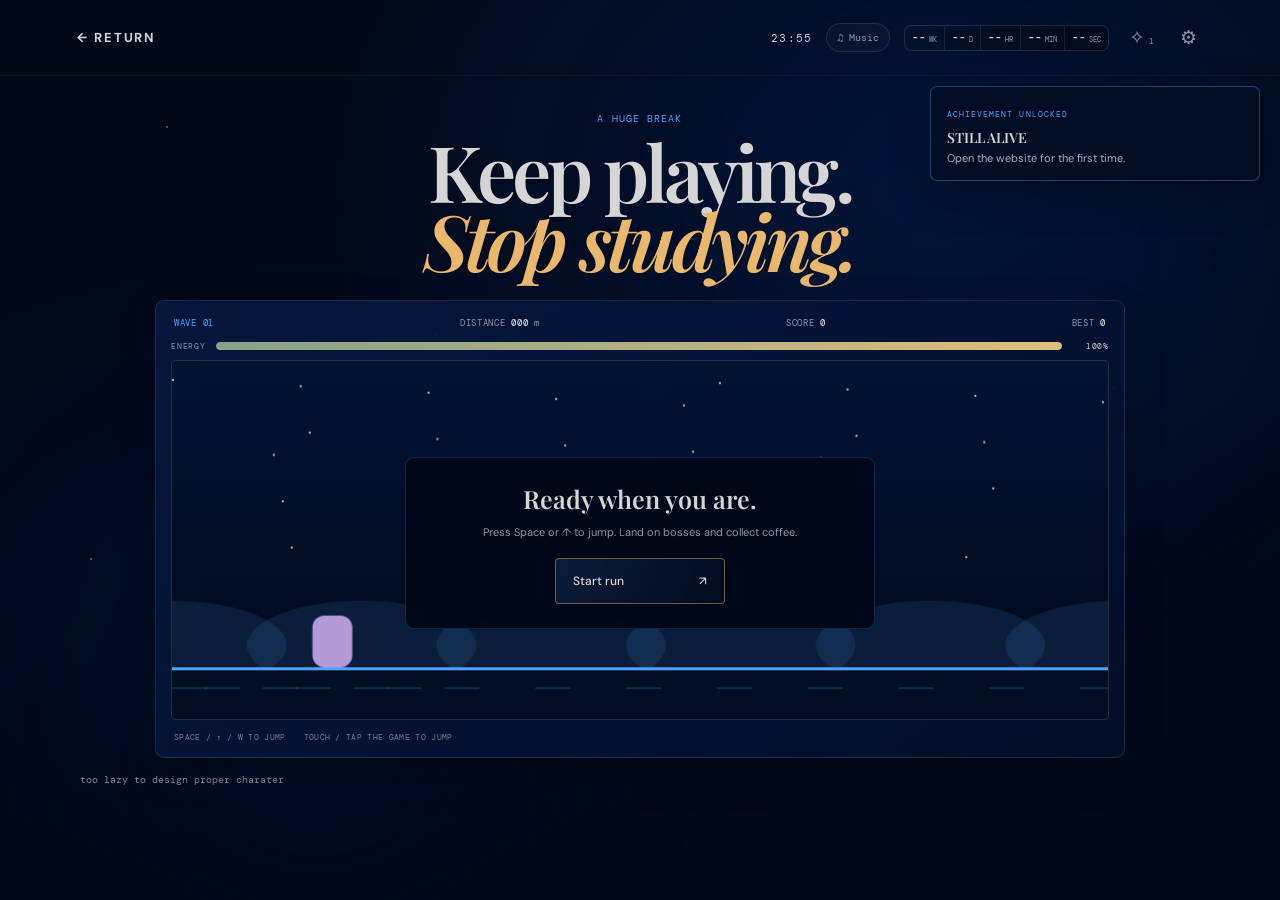
==== commit f9e119c5: "Update game sections and placeholder notes" ====
--- a/gaming.html
+++ b/gaming.html
@@ -16,10 +16,10 @@
   <div class="sky" aria-hidden="true"><span></span><span></span><span></span><span></span><span></span><span></span></div>
   <header class="topbar site-header"><a class="wordmark" href="index.html" data-home-nav aria-label="Return to the hideout">← RETURN</a><div class="top-actions"><time class="clock" id="clock">--:--</time><button class="music-shortcut" id="music-settings-button" aria-label="Add or control music">♫ <span>Music</span></button><div class="deadline-topbar deadline-countdown" aria-label="Time remaining to deadline"><div class="countdown-unit"><strong data-countdown="weeks">--</strong><span>wk</span></div><div class="countdown-unit"><strong data-countdown="days">--</strong><span>d</span></div><div class="countdown-unit"><strong data-countdown="hours">--</strong><span>hr</span></div><div class="countdown-unit"><strong data-countdown="minutes">--</strong><span>min</span></div><div class="countdown-unit"><strong data-countdown="seconds">--</strong><span>sec</span></div></div><button class="icon-button" id="achievements-button" aria-label="View achievements" title="Achievements">✧<span class="achievement-count" id="achievement-count">0</span></button><button class="icon-button" id="settings-button" aria-label="Open settings" title="Settings">⚙</button></div></header>
   <main class="rush-page">
-    <div class="rush-heading"><p class="eyebrow">A LITTLE BREAK</p><h1>Keep moving.<br><em>Keep studying.</em></h1></div>
-    <section class="rush-cabinet panel"><div class="rush-hud"><span id="rush-wave">WAVE 01</span><span>DISTANCE <b id="rush-distance">000</b> m</span><span>SCORE <b id="rush-score">0</b></span><span>BEST <b id="rush-best">0</b></span></div><div class="rush-energy"><span>ENERGY</span><div class="meter"><span id="rush-energy-bar"></span></div><b id="rush-energy-text">100%</b></div><canvas id="rush-canvas" aria-label="Deadline Rush game area. Press Space or Arrow Up to jump."></canvas><div id="rush-overlay" class="rush-overlay"><p class="eyebrow">A SEMESTER-SIZED OBSTACLE COURSE</p><h2>Ready when you are.</h2><p>Press Space or ↑ to jump. Land on deadline bosses and collect coffee to keep your energy up.</p><button id="rush-start" class="primary-button">Start run <span aria-hidden="true">↗</span></button></div><div class="rush-controls"><span>SPACE / ↑ / W TO JUMP</span><span>TOUCH / TAP THE GAME TO JUMP</span></div></section>
+    <div class="rush-heading"><p class="eyebrow">A HUGE BREAK</p><h1>Keep playing.<br><em>Stop studying.</em></h1></div>
+    <section class="rush-cabinet panel"><div class="rush-hud"><span id="rush-wave">WAVE 01</span><span>DISTANCE <b id="rush-distance">000</b> m</span><span>SCORE <b id="rush-score">0</b></span><span>BEST <b id="rush-best">0</b></span></div><div class="rush-energy"><span>ENERGY</span><div class="meter"><span id="rush-energy-bar"></span></div><b id="rush-energy-text">100%</b></div><canvas id="rush-canvas" aria-label="Deadline Rush game area. Press Space or Arrow Up to jump."></canvas><div id="rush-overlay" class="rush-overlay"><h2>Ready when you are.</h2><p>Press Space or ↑ to jump. Land on bosses and collect coffee.</p><button id="rush-start" class="primary-button">Start run <span aria-hidden="true">↗</span></button></div><div class="rush-controls"><span>SPACE / ↑ / W TO JUMP</span><span>TOUCH / TAP THE GAME TO JUMP</span></div></section>
     <section id="secret-unlock" class="secret-unlock" hidden><p class="eyebrow">10,000 METRES. 10,000 POINTS.</p><p>You found something the owner want to hide. Want to unlock?</p><button id="secret-unlock-button" class="secondary-button">Ask about the easter eggs</button></section>
-    <p class="placeholder-note">The runner and assignment enemies use simple placeholder art. Replace the student sprite with <code>assets/images/companion/jump.svg</code> or your final character art.</p>
+    <p class="placeholder-note">too lazy to design proper charater</p>
   </main>
   <div id="shared-tools"></div>
   <script src="js/quotes.js"></script><script src="js/storage.js"></script><script src="js/site.js"></script><script src="js/audio.js"></script><script src="js/achievements.js"></script><script src="js/runner.js"></script>
